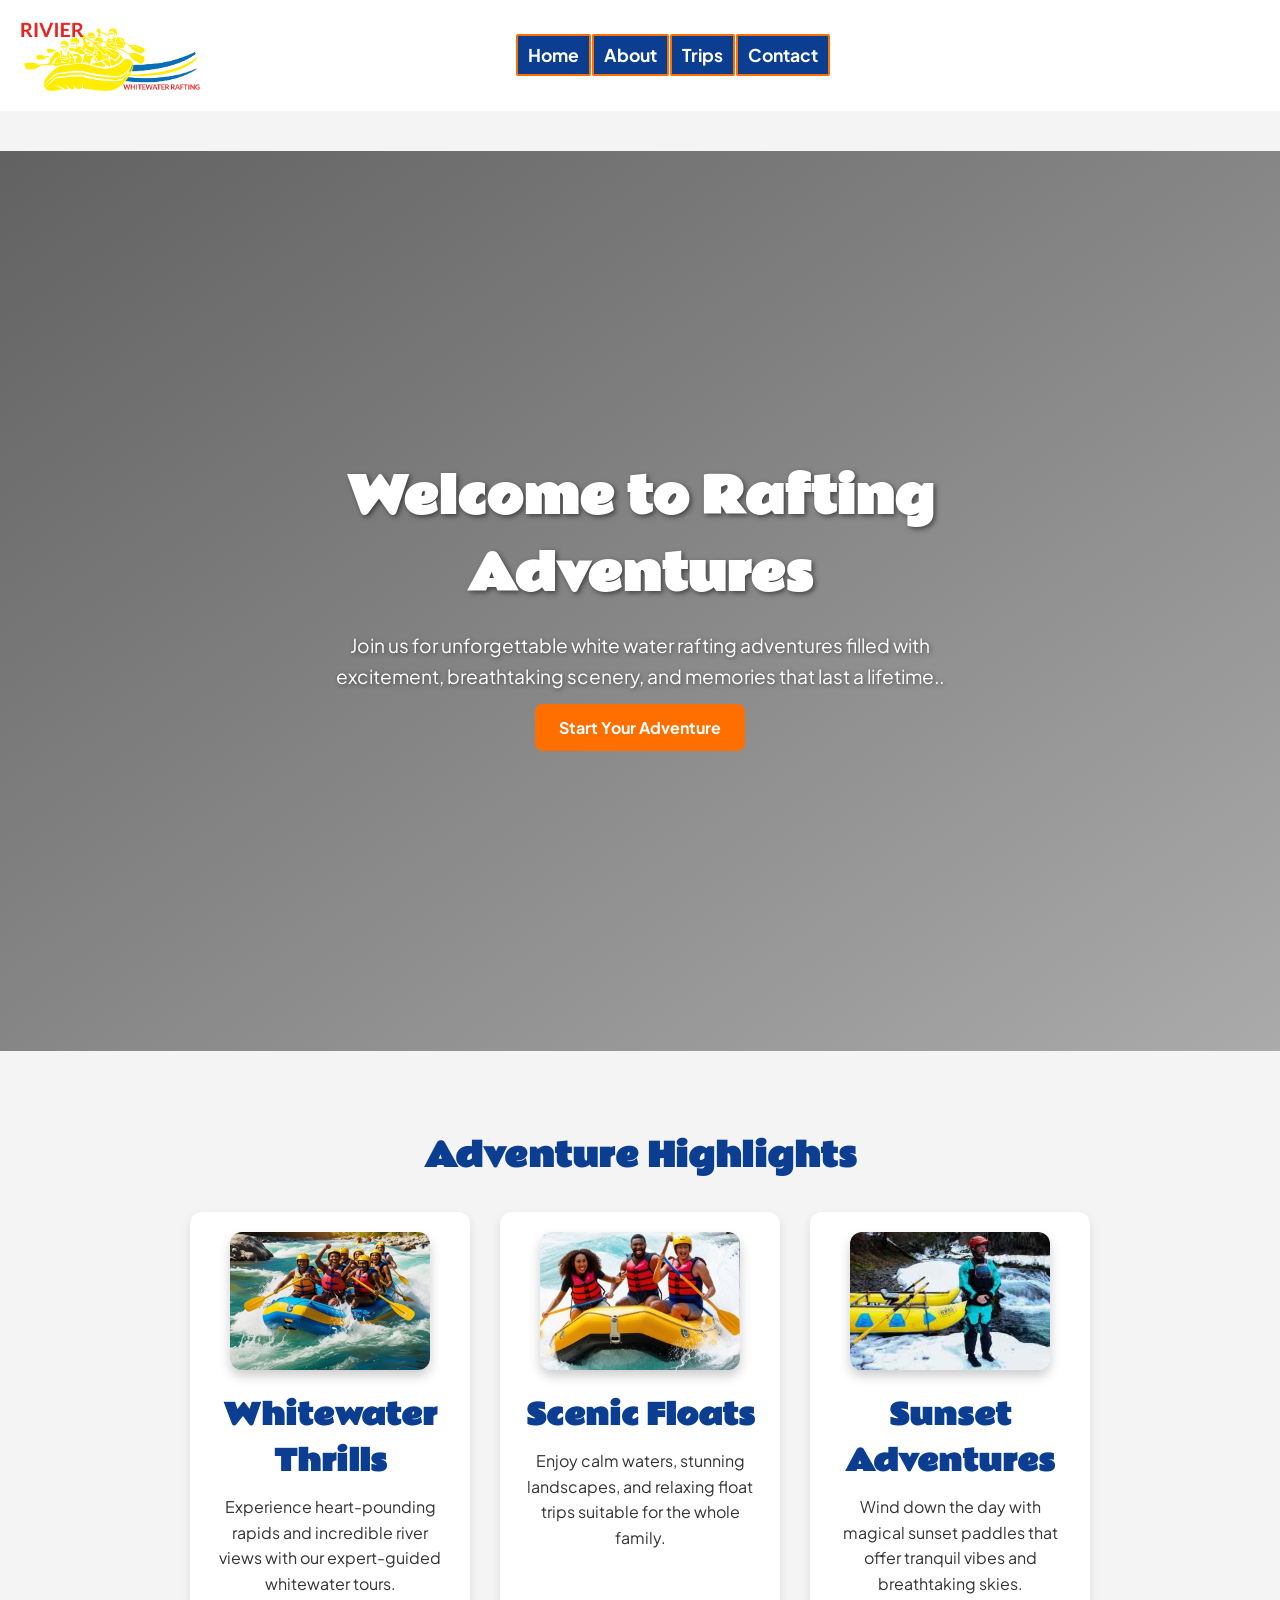
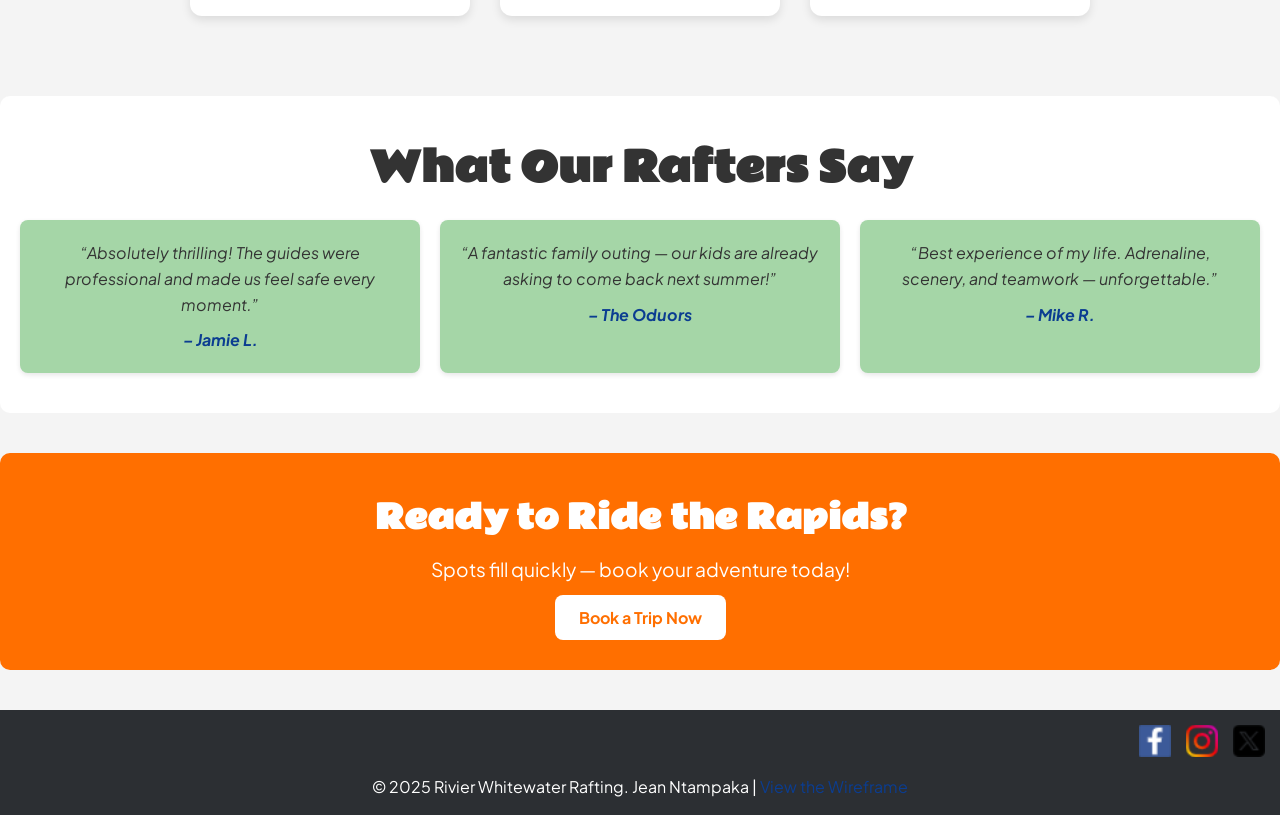
==== index.html @ f04834db "latest changes" ====
<!DOCTYPE html>
<html lang="en-US">
    <head>
        <title>Rivier Whitewater Rafting- Homepage</title>
        <meta charset="utf-8">
        <meta name="viewport" content="width=device-width,initial-scale=1.0">
        <meta name="description" content="Rafting site Homepage">
        <meta name="author" content="Jean Ntampaka">
        <link rel="stylesheet" href="styles/rafting.css">
        
        <link rel="preconnect" href="https://fonts.googleapis.com">
        <link rel="preconnect" href="https://fonts.gstatic.com" crossorigin>
        <link href="https://fonts.googleapis.com/css2?family=Plus+Jakarta+Sans:wght@300;700&family=Rammetto+One&display=swap" rel="stylesheet">
    </head>
    <body>
        <header class="grid-container">
            <img src="images/Rivier_Whitewater_Rafting_logo.png" alt="Rafting Logo">
            <nav>
                <a href="index.html">Home</a>
                <a href="about.html">About</a>
                <a href="trips.html">Trips</a>
                <a href="contact.html">Contact</a>
            </nav>
        </header>
        <main>
    <!-- Welcome banner -->
            <section class="welcome-banner">
                <div class="banner-overlay"></div>
                <div class="banner-content">
                  <h1>Welcome to Rafting Adventures</h1>
                  <p>Join us for unforgettable white water rafting adventures filled with excitement, breathtaking scenery, and memories that last a lifetime..</p>
                  <a href="#contact" class="banner-btn">Start Your Adventure</a>
                </div>
              </section>
  <!-- Full Width Hero Section 
  <div class="full-hero">
    <div class="hero-overlay"></div>
    <div class="hero-content" style="z-index: 2; position: relative;">
        <h1>Experience the Rush of the Rapids</h1>
        <p>Join us for unforgettable white water rafting adventures filled with excitement, breathtaking scenery, and memories that last a lifetime.</p>
        <a href="contact.html" class="cta-button">Start Your Adventure</a>
    </div>
  </div>
  -->
  <!-- Adventure Highlights Section -->
  <section class="adventure-highlights">
    <h2>Adventure Highlights</h2>
    <div class="adventure-grid">
      <div class="adventure">
        <img src="images/rafting1.jpg" alt="Whitewater Rafting">
        <h3>Whitewater Thrills</h3>
        <p>Experience heart-pounding rapids and incredible river views with our expert-guided whitewater tours.</p>
      </div>
      <div class="adventure">
        <img src="images/rafting2.jpg" alt="Scenic Float">
        <h3>Scenic Floats</h3>
        <p>Enjoy calm waters, stunning landscapes, and relaxing float trips suitable for the whole family.</p>
      </div>
      <div class="adventure">
        <img src="images/rafting3.jpg" alt="Sunset Adventure">
        <h3>Sunset Adventures</h3>
        <p>Wind down the day with magical sunset paddles that offer tranquil vibes and breathtaking skies.</p>
      </div>
    </div>
  </section>
  
  
  <!-- Testimonials Section -->
  <section class="section2 testimonials">
    <h2>What Our Rafters Say</h2>
    <div class="testimonial-grid">
      <blockquote>
        <p>“Absolutely thrilling! The guides were professional and made us feel safe every moment.”</p>
        <cite>– Jamie L.</cite>
      </blockquote>
      <blockquote>
        <p>“A fantastic family outing — our kids are already asking to come back next summer!”</p>
        <cite>– The Oduors</cite>
      </blockquote>
      <blockquote>
        <p>“Best experience of my life. Adrenaline, scenery, and teamwork — unforgettable.”</p>
        <cite>– Mike R.</cite>
      </blockquote>
    </div>
  </section>
  
  <!-- Final Call-To-Action -->
  <section class="cta-banner">
    <h2>Ready to Ride the Rapids?</h2>
    <p>Spots fill quickly — book your adventure today!</p>
    <a href="contact.html" class="cta-button">Book a Trip Now</a>
  </section>
  

        </main>
        <footer>            
            <div class="footer-social">
                <a href="https://www.facebook.com" class="imagelink" target="_blank" aria-label="Facebook">
                    <img src="images/facebook_icon.png" alt="facebook">
                </a>
                <a href="https://www.instagram.com" class="imagelink" target="_blank" aria-label="Instagram">
                    <img src="images/instagram_icon.png" alt="instagram">
                </a>
                <a href="https://www.x.com" class="imagelink" target="_blank" aria-label="X">
                    <img src="images/twitter_x_icon.png" alt="x">
                </a>
            </div>
            <p>© 2025 Rivier Whitewater Rafting. Jean Ntampaka | <a href="images/contact-us-page-wireframe.png" target="_blank">View the Wireframe</a></p>
        </footer>
    </body>
</html>
---- styles/rafting.css ----
:root {
    --primary-color: #0b3d91; /* A deep blue for contrast */
    --secondary-color: #ff6f00; /* A bright orange for calls to action */
    --accent1-color: #a5d6a7; /* A soft green for accents */
    --text-color: #333; /* Dark gray for text */
    --footer-bg: #2c2f33; /* Dark background for footer */
}

/* Global styles */
* {
    margin: 0;
    padding: 0;
    box-sizing: border-box;
}

body {
    font-family: 'Plus Jakarta Sans', sans-serif;
    background-color: #f4f4f4;
    color: var(--text-color);
    line-height: 1.6;
}

h1, h2, h3, h4, h5, h6 {
    font-family: 'Rammetto One', sans-serif;
}

h1 {
    font-size: clamp(2.5rem, 5vw, 4rem);
}

h2 {
    font-size: clamp(1.8rem, 4vw, 2.5rem);
}

h3 {
    font-size: clamp(1.2rem, 3vw, 1.8rem);
}

a {
    text-decoration: none;
    color: var(--primary-color);
    transition: color 0.3s ease;
}

a:hover,
a:focus {
    color: var(--secondary-color);
    outline: none;
}

/* Header with CSS Grid */
header {
    display: grid;
    grid-template-columns: 40% 1fr;
    align-items: center;
    padding: 20px;
    background-color: #fff;
}

header img {
    width: 100%;
    max-width: 180px;
    height: auto;
}

nav {
    display: flex;
    justify-content: flex-start;
    gap: 1px;
}

nav a {
    font-weight: 700;
    font-size: 1.1rem;
    padding: 5px 10px;
    background-color: var(--primary-color);
    color: #fff;
    border: 2px solid var(--secondary-color);
    border-radius: 2px;
    transition: all 0.3s ease;
}

nav a:hover,
nav a:focus {
    background-color: var(--secondary-color);
    color: #fff;
    border-color: var(--primary-color);
    outline: none;
}

/* Hero Section */
.hero {
    position: relative;
    text-align: center;
}

.hero img {
    width: 100%;
    height: auto;
}

.hero h1 {
    position: absolute;
    top: 50%;
    left: 50%;
    transform: translate(-50%, -50%);
    color: #fff;
    text-shadow: 2px 2px 4px rgba(0, 0, 0, 0.5);
}

/* Hero description */
.hero-description {
    position: absolute;
    top: 65%;
    left: 50%;
    transform: translateX(-50%);
    display: flex;
    align-items: flex-start;
    background-color: rgba(0, 0, 0, 0.6);
    backdrop-filter: blur(5px);
    padding: 20px;
    max-width: 80%;
    color: #fff;
    border-radius: 10px;
    gap: 20px;
    z-index: 2;
}

.hero-description img {
    width: 200px;
    height: auto;
    border-radius: 10px;
}

.hero-description p {
    font-size: 1.1rem;
    max-width: 500px;
}

@media (max-width: 768px) {
    .hero-description {
        flex-direction: column;
        text-align: center;
        top: 70%;
    }

    .hero-description img {
        width: 100%;
    }
}

/* Sections */
section {
    padding: 40px 20px;
    margin: 40px 0;
}

.section1, .section2 {
    background-color: #fff;
    border-radius: 8px;
}

/* Section 1 Flex box */
.history-flex {
    display: flex;
    justify-content: space-between;
    gap: 20px;
    flex-wrap: wrap;
    padding: 20px;
}

.history-flex > div {
    flex: 1;
    min-width: 280px;
    padding: 15px;
}

.history-center {
    text-align: center;
}

.history-center img {
    width: 100%;
    max-width: 250px;
    height: auto;
    margin-top: 10px;
    border-radius: 8px;
}

@media (max-width: 768px) {
    .history-flex {
        flex-direction: column;
        align-items: center;
        text-align: center;
    }

    .history-flex > div {
        max-width: 90%;
    }
}

/* Section 2: Image Grid */
.section2 {
    background-color: var(--accent1-color);
}

/* Section for figures */
.figure-flex {
    display: flex;
    justify-content: space-around;
    flex-wrap: wrap;
    gap: 10px;
}

figure {
    width: 180px;
    text-align: center;
}

figure img {
    width: 100%;
    height: auto;
    border-radius: 8px;
}

figcaption {
    font-weight: 700;
    margin-top: 5px;
}

/* Footer */
footer {
    background-color: var(--footer-bg);
    color: #fff;
    padding: 15px;
    text-align: center;
}

.footer-social {
    display: flex;
    justify-content: flex-end;
    gap: 15px;
    margin-bottom: 10px;
}

footer img {
    height: 2rem;
    width: 2rem;
}

/* Responsiveness */
@media (max-width: 768px) {
    header {
        grid-template-columns: 1fr;
    }

    .hero h1 {
        font-size: 2rem;
    }

    .footer-social {
        justify-content: center;
    }

    .figure-flex {
        flex-direction: column;
        align-items: center;
    }

    figure {
        width: 80%;
        margin-bottom: 10px;
    }
}
/* --------------------------
   Title Section
-------------------------- */
.contact-title-section {
    display: grid;
    grid-template-columns: 1fr 2fr 1fr;
    padding: 60px 20px;
    background-color: #fff;
    text-align: center;
}

.contact-title-content h1 {
    color: var(--primary-color);
    margin-bottom: 15px;
}

/* --------------------------
   Combined Contact Info & Form Section
-------------------------- */
.contact-main-section {
    display: grid;
    grid-template-columns: 1fr 1fr;
    gap: 30px;
    padding: 40px 20px;
    background-color: var(--accent1-color);
    border-radius: 8px;
}

.contact-info-map,
.contact-form-section {
    background-color: #fff;
    padding: 20px;
    border-radius: 8px;
}

/* Contact Info & Map Styles */
.contact-info-map h2 {
    color: var(--primary-color);
    margin-bottom: 10px;
}

.map-container {
    margin-top: 15px;
}

/* Contact Form Styles */
.contact-form-section h1 {
    color: var(--primary-color);
    margin-bottom: 10px;
}

.contact-form-section p {
    margin-bottom: 20px;
}

.contact-form-section form {
    display: flex;
    flex-direction: column;
    gap: 15px;
}

.contact-form-section input,
.contact-form-section select,
.contact-form-section textarea {
    padding: 10px;
    border: 1px solid #ccc;
    border-radius: 6px;
    font-size: 1rem;
}

.checkbox-group {
    display: flex;
    align-items: center;
    gap: 10px;
}

.contact-form-section button[type="submit"] {
    background-color: var(--secondary-color);
    color: white;
    font-weight: bold;
    padding: 12px;
    border: none;
    border-radius: 6px;
    cursor: pointer;
    transition: background 0.3s ease;
}

.contact-form-section button[type="submit"]:hover {
    background-color: var(--primary-color);
}

/* --------------------------
   Team Showcase Section
-------------------------- */
.team-showcase {
    padding: 40px 20px;
    text-align: center;
}

.team-showcase h2 {
    margin-bottom: 30px;
    color: var(--primary-color);
}

.team-grid {
    display: flex;
    justify-content: center;
    gap: 40px;
    flex-wrap: wrap;
}

.team-member {
    background-color: #fff;
    border-radius: 10px;
    padding: 15px;
    width: 220px;
    box-shadow: 0 2px 6px rgba(0,0,0,0.1);
    text-align: center;
}

.team-member img {
    width: 100%;
    height: auto;
    border-radius: 50%;
    margin-bottom: 10px;
}

.team-member h3 {
    margin: 10px 0 5px;
    color: var(--primary-color);
}

/* --------------------------
   Responsive Adjustments
-------------------------- */
@media (max-width: 768px) {
    .contact-title-section {
        grid-template-columns: 1fr;
    }

    .contact-main-section {
        grid-template-columns: 1fr;
    }

    .team-grid {
        flex-direction: column;
        gap: 20px;
    }
}
/* Adventure Highlights */
.adventure-highlights {
    text-align: center;
    padding: 40px 20px;
  }
  
  .adventure-highlights h2 {
    color: var(--primary-color);
    margin-bottom: 30px;
    font-size: 2rem;
  }
  
  /* Horizontal Flex Layout */
  .adventure-grid {
    display: flex;
    flex-direction: row;
    justify-content: center;
    flex-wrap: wrap;
    gap: 30px;
    margin-top: 20px;
  }
  
  .adventure {
    background-color: #fff;
    border-radius: 12px;
    padding: 20px;
    width: 280px;
    box-shadow: 0 4px 10px rgba(0, 0, 0, 0.1);
    text-align: center;
  }
  
  /* Framed Images */
  .adventure img {
    width: 100%;
    height: auto;
    border-radius: 12px;
    border: 6px solid var(--accent1-color);
    box-shadow: 0 2px 8px rgba(0,0,0,0.15);
    margin-bottom: 15px;
  }
  
  .adventure h3 {
    color: var(--primary-color);
    margin-bottom: 10px;
  }
  
  .adventure p {
    font-size: 1rem;
    color: var(--text-color);
  }
  
  /* Responsive Tweaks */
  @media (max-width: 768px) {
    .adventure-grid {
      flex-direction: column;
      align-items: center;
    }
  
    .adventure {
      width: 90%;
    }
  }
  
  /* Testimonials */
  .testimonials {
    background-color: #fff;
    text-align: center;
    padding: 40px 20px;
    border-radius: 10px;
  }
  
  .testimonial-grid {
    display: grid;
    grid-template-columns: repeat(auto-fit, minmax(240px, 1fr));
    gap: 20px;
    margin-top: 20px;
  }
  
  blockquote {
    background-color: var(--accent1-color);
    padding: 20px;
    border-radius: 8px;
    font-style: italic;
    box-shadow: 0 2px 5px rgba(0,0,0,0.1);
  }
  
  cite {
    display: block;
    margin-top: 10px;
    font-weight: bold;
    color: var(--primary-color);
  }
  
  /* CTA Banner */
  .cta-banner {
    background-color: var(--secondary-color);
    color: white;
    text-align: center;
    padding: 40px 20px;
    border-radius: 10px;
    margin-top: 40px;
  }
  
  .cta-banner h2 {
    font-size: 2rem;
    margin-bottom: 10px;
  }
  
  .cta-banner p {
    font-size: 1.2rem;
    margin-bottom: 20px;
  }
  
  .cta-button {
    background-color: white;
    color: var(--secondary-color);
    font-weight: bold;
    padding: 12px 24px;
    border-radius: 8px;
    text-decoration: none;
    transition: background 0.3s ease, color 0.3s ease;
  }
  
  .cta-button:hover {
    background-color: var(--primary-color);
    color: #fff;
  }
  .adventure img {
    width: 100%;
    max-width: 200px;
    height: auto;
    border: 4px solid var(--accent-color); /* Aqua frame */
    border-radius: 12px; /* Rounded corners */
    box-shadow: 0 6px 12px rgba(0, 0, 0, 0.2); /* Subtle drop shadow */
    margin-bottom: 15px;
  }
  
  /* Responsive tweaks */
  @media (max-width: 768px) {
    .cta-banner h2 {
      font-size: 1.5rem;
    }
  
    .cta-banner p {
      font-size: 1rem;
    }
  }
  
/* Welcome banner */
.welcome-banner {
    position: relative;
    width: 100%;
    height: 100vh;
    background-image: url('images/rafting-hero.jpg'); /* Replace with your own image */
    background-size: cover;
    background-position: center;
    background-repeat: no-repeat;
    display: flex;
    align-items: center;
    justify-content: center;
    overflow: hidden;
    color: #fff;
}

.banner-overlay {
    position: absolute;
    top: 0;
    left: 0;
    height: 100%;
    width: 100%;
    background: linear-gradient(to bottom right, rgba(0, 0, 0, 0.6), rgba(0, 0, 0, 0.3));
    z-index: 1;
}

.banner-content {
    position: relative;
    z-index: 2;
    text-align: center;
    padding: 20px;
    max-width: 700px;
    animation: fadeInDown 1s ease-out;
}

.banner-content h1 {
    font-size: 3rem;
    margin-bottom: 1rem;
    text-shadow: 2px 2px 5px rgba(0,0,0,0.5);
}

.banner-content p {
    font-size: 1.2rem;
    margin-bottom: 1.5rem;
    text-shadow: 1px 1px 4px rgba(0,0,0,0.5);
}

.banner-btn {
    padding: 0.8rem 1.5rem;
    background-color: #ff6f00;
    color: white;
    text-decoration: none;
    border-radius: 8px;
    font-weight: bold;
    transition: background-color 0.3s ease;
}

.banner-btn:hover {
    background-color: #e65c00;
}

/* Optional animation */
@keyframes fadeInDown {
    from {
        opacity: 0;
        transform: translateY(-30px);
    }
    to {
        opacity: 1;
        transform: translateY(0);
    }
}
/* Full Width Hero Section */
.full-hero {
    width: 100%;
    height: 100vh;
    position: relative;
    margin-bottom: 60px;
    display: flex;
    align-items: center;
    justify-content: center;
    overflow: hidden;
}

.hero-overlay {
    position: absolute;
    top: 0;
    left: 0;
    width: 100%;
    height: 100%;
    background-image: linear-gradient(
        rgba(0, 0, 0, 0.5), 
        rgba(0, 0, 0, 0.2)
      ),
      url('images/rafting-hero.jpg'); /* Move the background image here */
    background-size: cover;
    background-position: center;
    background-repeat: no-repeat;
    z-index: 1;
}
  
.hero-content {
    position: relative;
    z-index: 2;
    color: #fff;
    max-width: 800px;
    text-align: center;
    animation: fadeInUp 1s ease-out;
}
  
  .hero-content h1 {
    font-size: clamp(2.5rem, 6vw, 4rem);
    margin-bottom: 20px;
    font-family: 'Rammetto One', sans-serif;
  }
  
  .hero-content p {
    font-size: 1.2rem;
    margin-bottom: 30px;
    line-height: 1.6;
  }
  
  .hero-content .cta-button {
    background-color: var(--secondary-color);
    color: #fff;
    font-weight: bold;
    padding: 14px 30px;
    font-size: 1.1rem;
    border-radius: 8px;
    text-decoration: none;
    transition: background 0.3s ease;
  }
  
  .hero-content .cta-button:hover {
    background-color: var(--primary-color);
  }
  
  /* Optional: Smooth fade-in animation */
  @keyframes fadeInUp {
    0% {
      opacity: 0;
      transform: translateY(40px);
    }
    100% {
      opacity: 1;
      transform: translateY(0);
    }
  }
  
  /* Responsive tweak */
  @media (max-width: 768px) {
    .hero-content p {
      font-size: 1rem;
    }
  
    .hero-content .cta-button {
      padding: 12px 20px;
      font-size: 1rem;
    }
  }
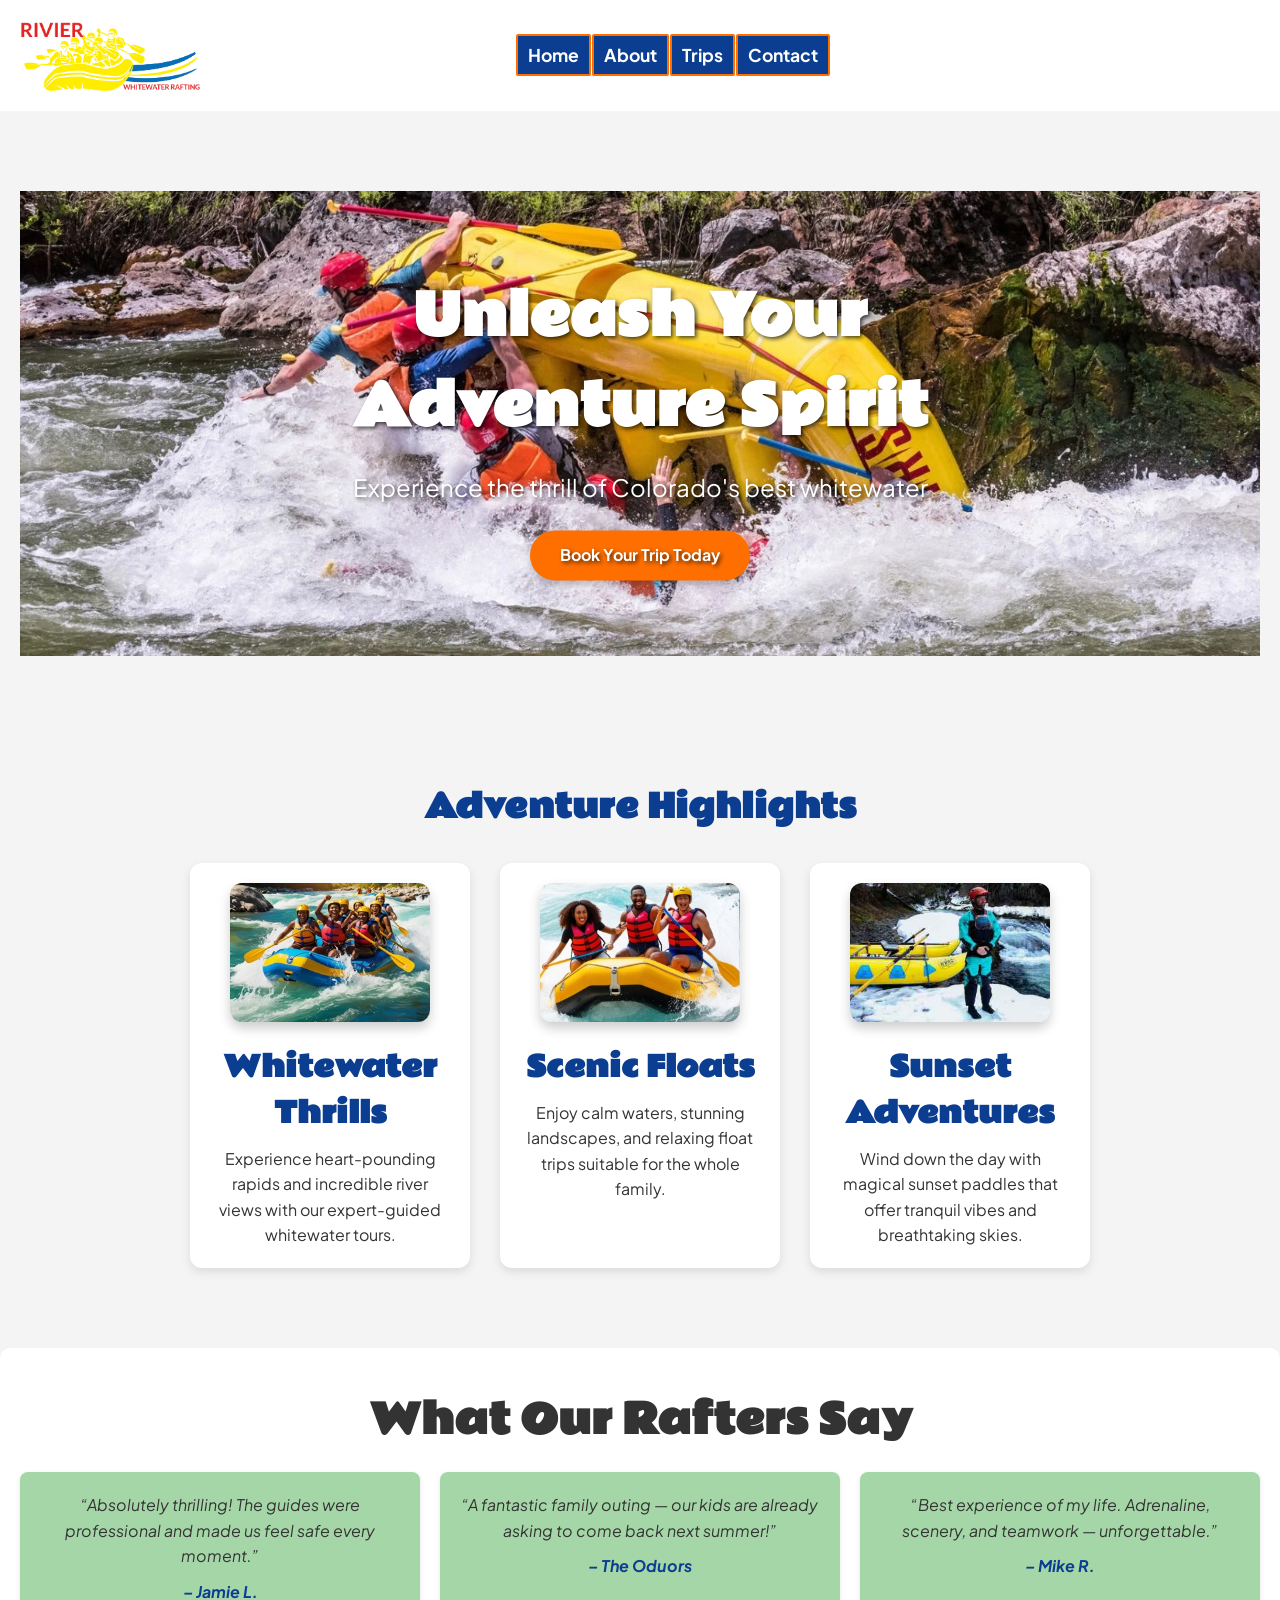
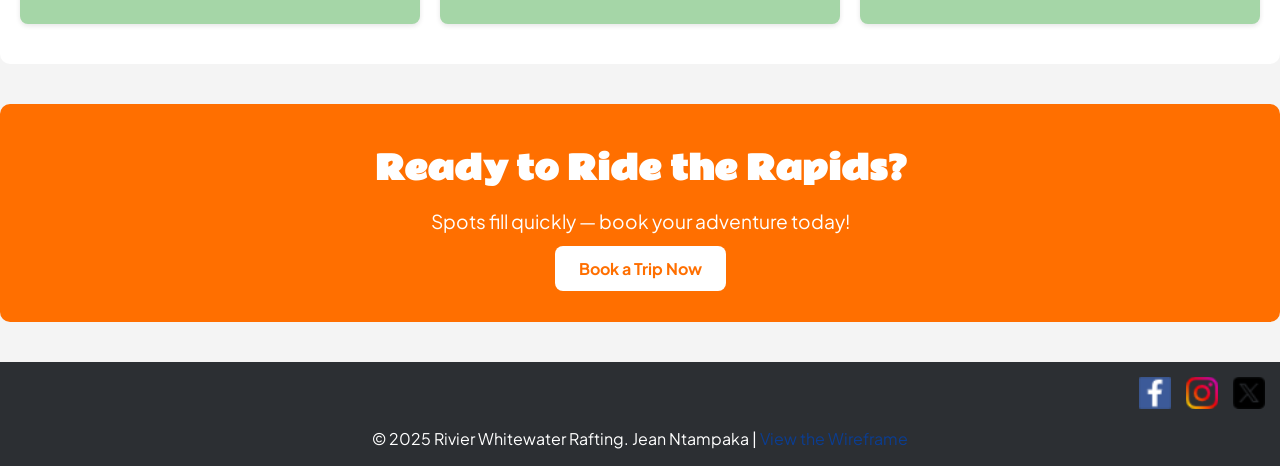
==== commit b07bc330: "Last edits on the website" ====
--- a/index.html
+++ b/index.html
@@ -23,7 +23,7 @@
             </nav>
         </header>
         <main>
-    <!-- Welcome banner -->
+    <!-- Welcome banner 
             <section class="welcome-banner">
                 <div class="banner-overlay"></div>
                 <div class="banner-content">
@@ -32,6 +32,19 @@
                   <a href="#contact" class="banner-btn">Start Your Adventure</a>
                 </div>
               </section>
+    -->
+<!-- Hero Section -->
+<section class="full-width-hero">
+  <div class="hero-image-container">
+      <img src="images/rafting-hero-optimized.jpg" alt="Rafting adventure on wild river" width="1600" height="600">
+      <div class="hero-text">
+          <h1>Unleash Your Adventure Spirit</h1>
+          <p>Experience the thrill of Colorado's best whitewater</p>
+          <!-- ADDED CTA BUTTON -->
+          <a href="contact.html" class="hero-cta-button">Book Your Trip Today</a>
+      </div>
+  </div>
+</section>
   <!-- Full Width Hero Section 
   <div class="full-hero">
     <div class="hero-overlay"></div>
--- a/styles/rafting.css
+++ b/styles/rafting.css
@@ -574,7 +574,7 @@
     position: relative;
     width: 100%;
     height: 100vh;
-    background-image: url('images/rafting-hero.jpg'); /* Replace with your own image */
+    background-image: url("images/rafting-hero.jpg"); /* Replace with your own image */
     background-size: cover;
     background-position: center;
     background-repeat: no-repeat;
@@ -591,8 +591,8 @@
     left: 0;
     height: 100%;
     width: 100%;
-    background: linear-gradient(to bottom right, rgba(0, 0, 0, 0.6), rgba(0, 0, 0, 0.3));
     z-index: 1;
+    background-image: url("images/rafting-hero.jpg");
 }
 
 .banner-content {
@@ -659,11 +659,7 @@
     left: 0;
     width: 100%;
     height: 100%;
-    background-image: linear-gradient(
-        rgba(0, 0, 0, 0.5), 
-        rgba(0, 0, 0, 0.2)
-      ),
-      url('images/rafting-hero.jpg'); /* Move the background image here */
+    background-image: url('images/rafting-hero.jpg'); /* Move the background image here */
     background-size: cover;
     background-position: center;
     background-repeat: no-repeat;
@@ -728,4 +724,247 @@
       padding: 12px 20px;
       font-size: 1rem;
     }
-  }+  }
+
+  /* ===== TRIPS PAGE SPECIFIC STYLES ===== */
+
+/* Full Width Hero */
+.full-width-hero {
+    position: relative;
+    margin-bottom: 2rem;
+}
+
+.hero-image-container {
+    position: relative;
+    max-height: 60vh;
+    overflow: hidden;
+}
+
+.hero-image-container img {
+    width: 100%;
+    height: auto;
+    object-fit: cover;
+    object-position: center 30%;
+}
+
+.hero-text {
+    position: absolute;
+    top: 50%;
+    left: 50%;
+    transform: translate(-50%, -50%);
+    text-align: center;
+    color: white;
+    text-shadow: 2px 2px 4px rgba(0,0,0,0.7);
+    width: 90%;
+    max-width: 800px;
+}
+
+.hero-text h1 {
+    font-size: clamp(2rem, 5vw, 3.5rem);
+    margin-bottom: 1rem;
+}
+
+.hero-text p {
+    font-size: clamp(1rem, 2.5vw, 1.5rem);
+}
+
+/* Newsletter Signup */
+.newsletter-signup {
+    background-color: var(--accent1-color);
+    padding: 2rem 1rem;
+    margin: 2rem 0;
+}
+
+.signup-container {
+    max-width: 600px;
+    margin: 0 auto;
+    background: white;
+    padding: 2rem;
+    border-radius: 8px;
+    box-shadow: 0 4px 8px rgba(0,0,0,0.1);
+}
+
+.signup-container h2 {
+    color: var(--primary-color);
+    text-align: center;
+    margin-bottom: 1.5rem;
+}
+
+.form-group {
+    margin-bottom: 1.5rem;
+}
+
+.form-group label {
+    display: block;
+    margin-bottom: 0.5rem;
+    font-weight: 700;
+    color: var(--text-color);
+}
+
+.form-group input {
+    width: 100%;
+    padding: 0.8rem;
+    border: 2px solid #ddd;
+    border-radius: 4px;
+    font-size: 1rem;
+}
+
+.signup-btn {
+    background-color: var(--secondary-color);
+    color: white;
+    border: none;
+    padding: 1rem 2rem;
+    font-size: 1rem;
+    font-weight: 700;
+    border-radius: 4px;
+    cursor: pointer;
+    width: 100%;
+    transition: background-color 0.3s;
+}
+
+.signup-btn:hover {
+    background-color: #e65c00;
+}
+
+/* Featured Trips */
+.featured-trips {
+    padding: 2rem 1rem;
+    max-width: 1200px;
+    margin: 0 auto;
+}
+
+.featured-trips h2 {
+    text-align: center;
+    margin-bottom: 2rem;
+    color: var(--primary-color);
+}
+
+.trip-grid {
+    display: grid;
+    grid-template-columns: repeat(auto-fit, minmax(300px, 1fr));
+    gap: 2rem;
+}
+
+.trip-card {
+    background: white;
+    border-radius: 8px;
+    overflow: hidden;
+    box-shadow: 0 4px 8px rgba(0,0,0,0.1);
+    transition: transform 0.3s, box-shadow 0.3s;
+}
+
+.trip-card:hover {
+    transform: translateY(-5px);
+    box-shadow: 0 6px 12px rgba(0,0,0,0.15);
+}
+
+.trip-card img {
+    width: 100%;
+    height: 200px;
+    object-fit: cover;
+}
+
+.trip-content {
+    padding: 1.5rem;
+}
+
+.trip-content h3 {
+    color: var(--primary-color);
+    margin-bottom: 0.5rem;
+}
+
+.trip-details {
+    list-style: none;
+    padding: 0;
+    margin-top: 1rem;
+}
+
+.trip-details li {
+    margin-bottom: 0.5rem;
+    font-size: 0.9rem;
+}
+
+/* Trip Comparison Table */
+.trip-comparison {
+    padding: 2rem 1rem;
+    max-width: 1000px;
+    margin: 0 auto;
+}
+
+.trip-comparison h2 {
+    text-align: center;
+    margin-bottom: 2rem;
+    color: var(--primary-color);
+}
+
+.table-container {
+    overflow-x: auto;
+}
+
+table {
+    width: 100%;
+    border-collapse: collapse;
+    margin: 0 auto;
+}
+
+th, td {
+    padding: 12px 15px;
+    text-align: left;
+    border-bottom: 1px solid #ddd;
+}
+
+th {
+    background-color: var(--primary-color);
+    color: white;
+}
+
+tr:nth-child(even) {
+    background-color: #f9f9f9;
+}
+
+tr:hover {
+    background-color: #f1f1f1;
+}
+
+/* Responsive Adjustments */
+@media (max-width: 768px) {
+    .trip-grid {
+        grid-template-columns: 1fr;
+    }
+    
+    .hero-text {
+        width: 95%;
+    }
+    
+    .signup-container {
+        padding: 1.5rem;
+    }
+}
+
+/* Hero Call to Action */
+.hero-cta-button {
+    display: inline-block;
+    background-color: var(--secondary-color);
+    color: white;
+    padding: 12px 30px;
+    margin-top: 1.5rem;
+    font-weight: 700;
+    border-radius: 50px;
+    text-decoration: none;
+    transition: all 0.3s ease;
+    box-shadow: 0 4px 8px rgba(0,0,0,0.2);
+}
+
+.hero-cta-button:hover {
+    background-color: #e65c00;
+    transform: translateY(-3px);
+    box-shadow: 0 6px 12px rgba(0,0,0,0.3);
+}
+
+/* Responsive adjustment */
+@media (max-width: 768px) {
+    .hero-cta-button {
+        padding: 10px 20px;
+        font-size: 0.9rem;
+    }
+}
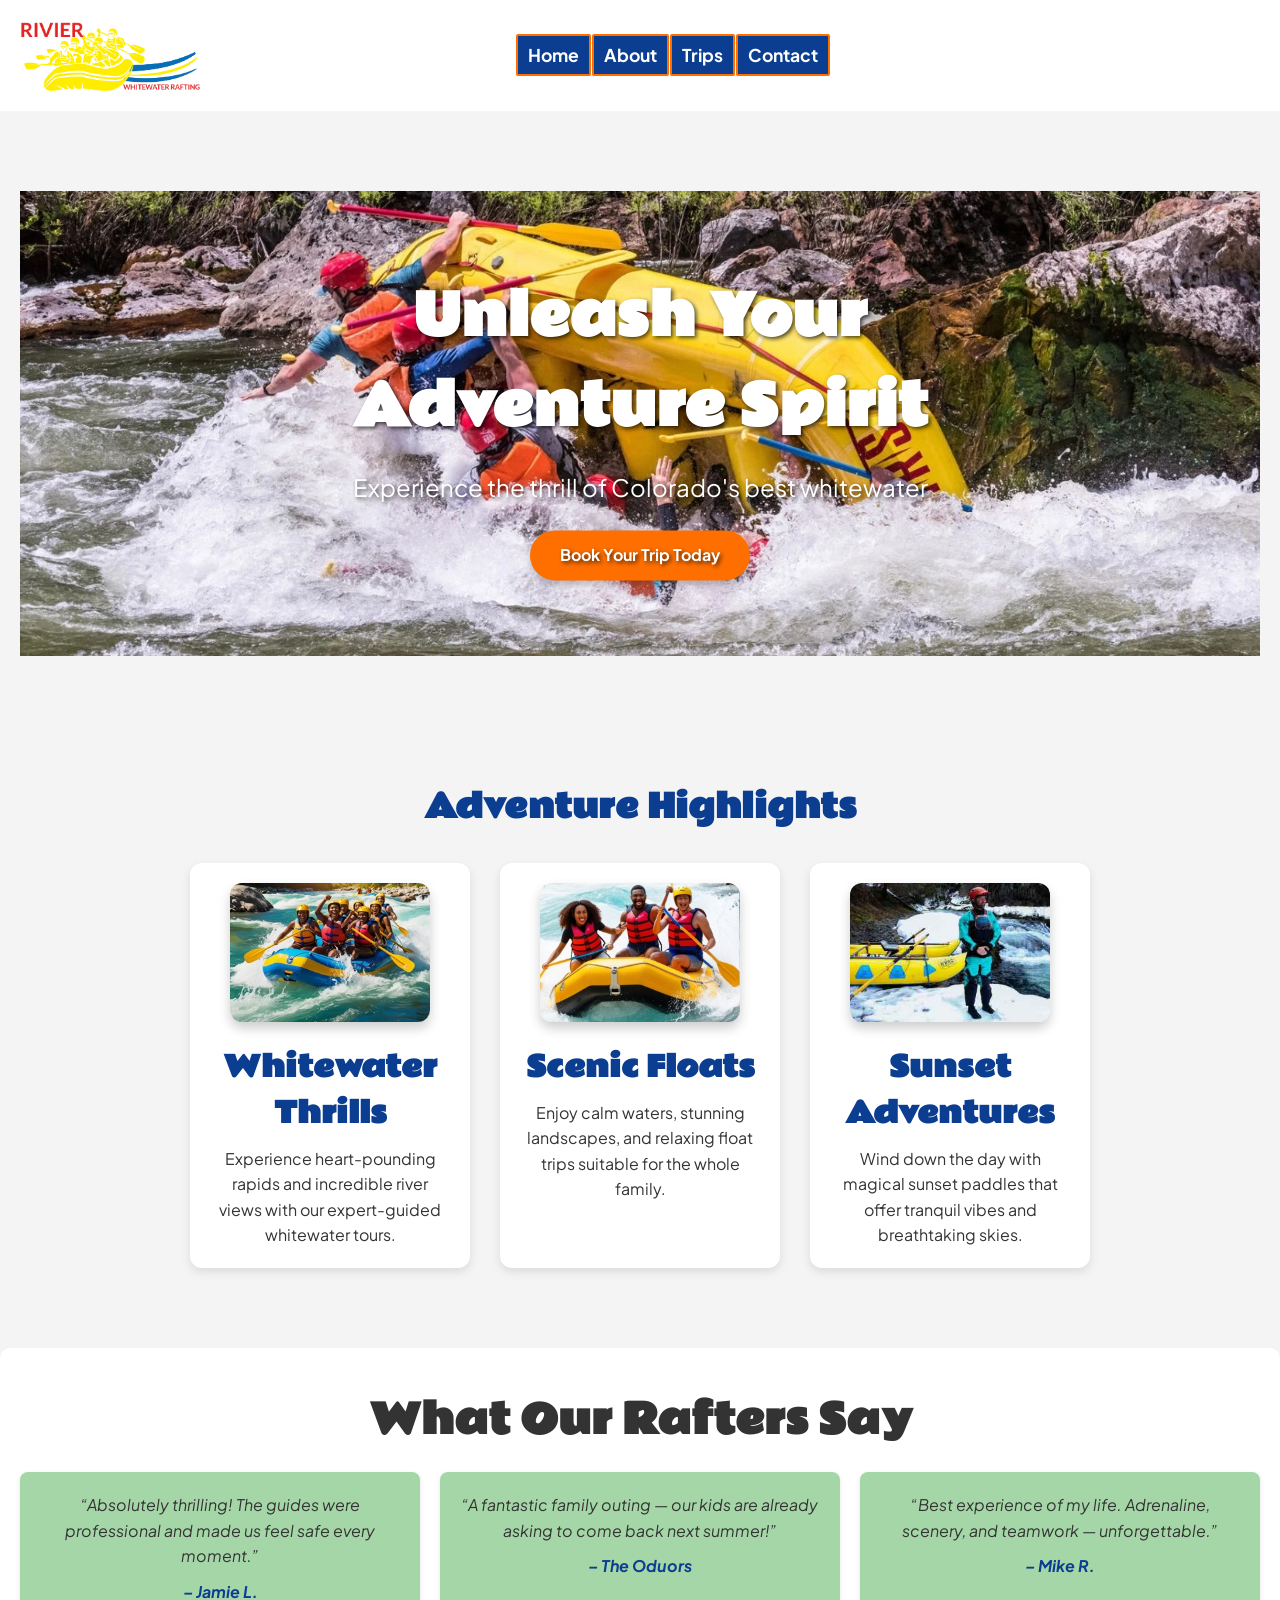
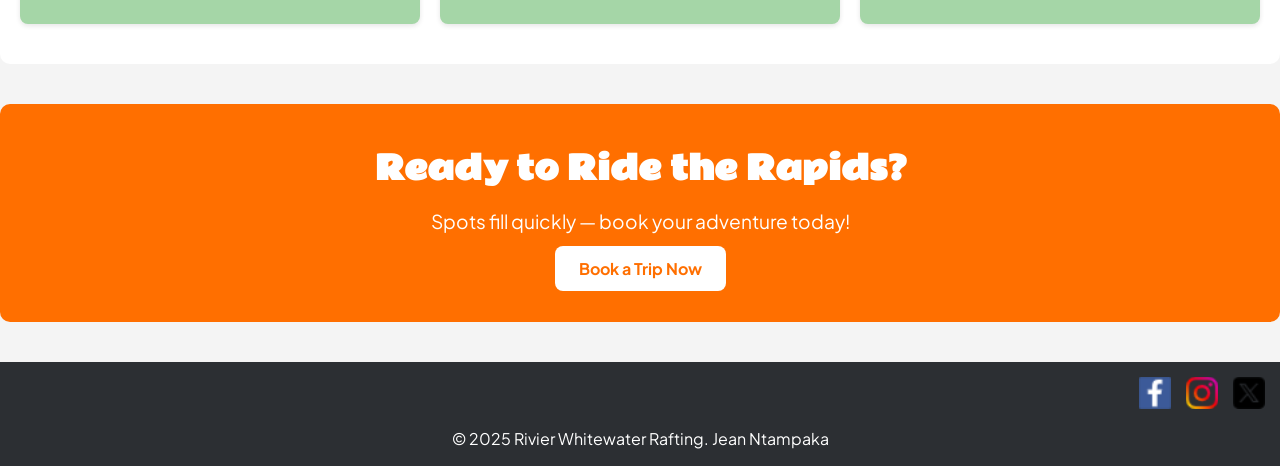
==== commit 44e78759: "Latest Changes" ====
--- a/index.html
+++ b/index.html
@@ -118,7 +118,7 @@
                     <img src="images/twitter_x_icon.png" alt="x">
                 </a>
             </div>
-            <p>© 2025 Rivier Whitewater Rafting. Jean Ntampaka | <a href="images/contact-us-page-wireframe.png" target="_blank">View the Wireframe</a></p>
+            <p>© 2025 Rivier Whitewater Rafting. Jean Ntampaka</p>
         </footer>
     </body>
 </html>
